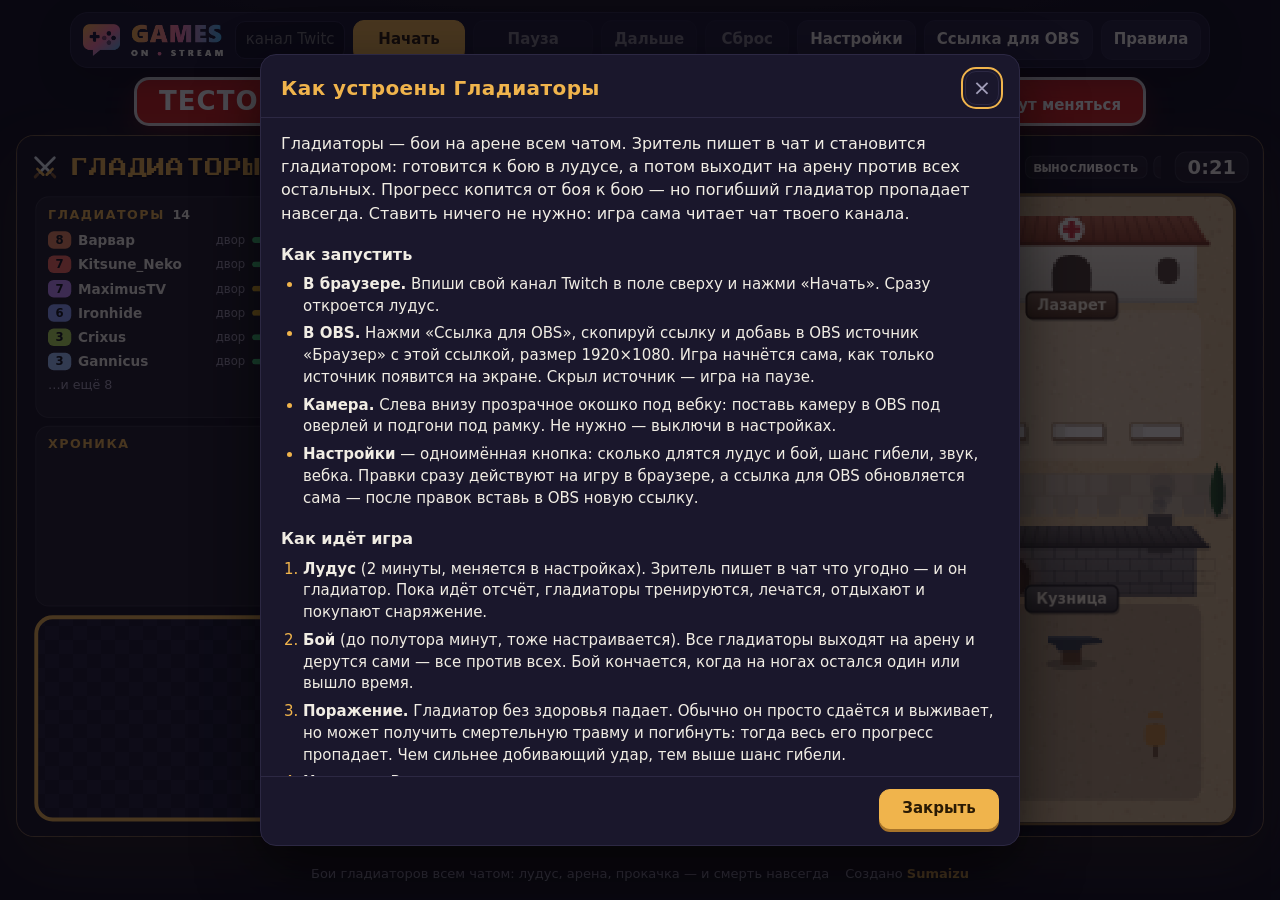
==== index.html @ e38ae91a "Гладиаторы: тестовая альфа-версия на сайте Игра лежит в папке gladiatory/ (всё для разработки — в gl" ====
<!doctype html>
<html lang="ru">
<head>
<meta charset="utf-8">
<meta name="viewport" content="width=device-width, initial-scale=1">
<title>Гладиаторы — бои на арене всем чатом, игра для Twitch</title>
<meta name="description" content="Игра для чата Twitch на русском: зрители становятся гладиаторами, готовятся к бою в лудусе и сражаются на арене все против всех. Прогресс копится, но погибший гладиатор пропадает навсегда. Играй в браузере или вставь ссылку в OBS — ставить ничего не нужно.">
<link rel="icon" href="data:image/svg+xml,%3Csvg xmlns='http://www.w3.org/2000/svg' viewBox='0 0 32 32'%3E%3Cg stroke-linecap='round'%3E%3Cpath d='M5 5l17 17' stroke='%23e6ebf0' stroke-width='3.2'/%3E%3Cpath d='M27 5 10 22' stroke='%23e6ebf0' stroke-width='3.2'/%3E%3Cpath d='M18 25l7-7M14 25l-7-7' stroke='%23f0b44c' stroke-width='3'/%3E%3Cpath d='M24.5 24.5l3 3M7.5 24.5l-3 3' stroke='%238a5a2b' stroke-width='3.4'/%3E%3C/g%3E%3C/svg%3E">
<link rel="stylesheet" href="css/page.css">
</head>
<body>
<main class="page">
  <header class="top">
    <a class="logo" href="https://gamesonstream.ru/" title="Все игры"><img src="images/logo.png" alt="Games on Stream" width="527" height="121"></a>
    <form class="controls" id="start" autocomplete="off">
      <input type="text" id="s-channel" placeholder="канал Twitch" spellcheck="false" aria-label="Канал Twitch">
      <button type="submit" class="primary" id="play" disabled>Начать</button>
      <button type="button" id="pause" disabled>Пауза</button>
      <button type="button" id="next" title="Не ждать отсчёта: сразу бой, итоги или лудус" disabled>Дальше</button>
      <button type="button" id="reset" title="Стереть всех гладиаторов канала" disabled>Сброс</button>
      <button type="button" id="toggle-settings" aria-expanded="false" aria-controls="settings">Настройки</button>
      <button type="button" id="toggle-link" aria-expanded="false" aria-controls="link-panel">Ссылка для OBS</button>
      <button type="button" id="open-rules">Правила</button>
    </form>
    <section class="panel popover" id="link-panel" hidden>
      <div class="row">
        <input type="text" id="link" readonly aria-label="Ссылка на оверлей">
        <button type="button" id="copy">Копировать</button>
      </div>
      <p class="status" id="link-status"></p>
      <p class="hint">Вставь ссылку в источник «Браузер» в OBS, размер 1920×1080. Игра начинается сама, как только источник появился на экране. Пока источник скрыт, игра стоит на паузе.</p>
    </section>
  </header>
  <p class="alpha">Тестовая альфа-версия <span>— возможны ошибки, баланс и правила ещё будут меняться</span></p>

  <div class="layout" id="layout">
    <div class="stage">
      <div class="screen">
        <iframe id="game" title="Гладиаторы"></iframe>
        <p class="note" id="example-note">Пример: гладиаторы выдуманные</p>
      </div>
    </div>

    <form class="panel settings" id="settings" autocomplete="off" hidden>
      <fieldset>
        <legend>Игра</legend>
        <div class="field">
          <label for="s-ludus">Лудус</label>
          <div class="row"><input type="number" id="s-ludus" min="20" max="900"><span class="hint">секунд подготовки перед каждым боем</span></div>
        </div>
        <div class="field">
          <label for="s-battle">Бой</label>
          <div class="row"><input type="number" id="s-battle" min="20" max="600"><span class="hint">секунд, не дольше; бой кончится раньше, если на ногах остался один</span></div>
        </div>
        <div class="field">
          <label for="s-death">Шанс гибели</label>
          <div class="row"><input type="number" id="s-death" min="0" max="100"><span class="hint">% — для упавшего гладиатора; от сильного удара выше. 0 — никто не гибнет</span></div>
        </div>
      </fieldset>

      <fieldset>
        <legend>Чат</legend>
        <label class="check">
          <input type="checkbox" id="s-chat_commands">
          <span>Команды для стримера и модераторов
            <span class="hint"><code>!гладиаторы-пауза</code> — пауза, ещё раз — продолжить</span>
            <span class="hint"><code>!гладиаторы-дальше</code> — не ждать отсчёта</span>
            <span class="hint"><code>!гладиаторы-сброс</code> — стереть всех гладиаторов</span>
          </span>
        </label>
      </fieldset>

      <fieldset>
        <legend>Звук</legend>
        <label class="check"><input type="checkbox" id="s-sound"><span>Звуки игры</span></label>
        <div class="field">
          <label for="s-volume">Громкость</label>
          <div class="row">
            <input type="range" id="s-volume" min="0" max="100" step="5">
            <span class="hint" id="volume-text"></span>
            <button type="button" id="listen">Послушать</button>
          </div>
        </div>
      </fieldset>

      <fieldset>
        <legend>Вид</legend>
        <div class="split">
          <div class="group">
            <div class="switch" role="group" aria-label="Окошко под вебку">
              <button type="button" data-webcam="1">С вебкой</button><button type="button" data-webcam="0">Без вебки</button>
            </div>
          </div>
          <div class="group">
            <label class="check"><input type="checkbox" id="hide-bg"><span>Прозрачный фон</span></label>
          </div>
        </div>
      </fieldset>

      <div class="footer"><button type="button" class="quiet" id="defaults">Рекомендуемые настройки</button></div>
    </form>
  </div>
  <footer class="foot">
    <p class="tagline" id="status">Бои гладиаторов всем чатом: лудус, арена, прокачка — и смерть навсегда</p>
    <p class="author">Создано <a href="https://www.twitch.tv/sumaizu" target="_blank" rel="noopener">Sumaizu</a></p>
  </footer>
</main>
<dialog class="rules" id="rules" aria-labelledby="rules-title">
  <header class="rules-head">
    <h2 id="rules-title"></h2>
    <button type="button" class="rules-x" id="rules-x" aria-label="Закрыть">×</button>
  </header>
  <div class="rules-body" id="rules-body"></div>
  <footer class="rules-foot">
    <button type="button" class="primary" id="rules-close">Закрыть</button>
  </footer>
</dialog>
<script type="module" src="js/page.js"></script>
</body>
</html>
---- css/page.css ----
:root {
  color-scheme: dark;
  --bg: #0f0d19;
  --panel: #1a172c;
  --field: #120f1f;
  --line: #2c2843;
  --ink: #f1ede4;
  --muted: #a29eb9;
  --accent: #f0b44c;
  --accent-ink: #2a1a04;
  --accent-deep: #a8742a;
  --frame: rgba(240, 180, 76, .4);
  --glow: rgba(240, 180, 76, .12);
  --ok: #7fd9a2;
  --warn: #ffcf70;
}

* { box-sizing: border-box; }
[hidden] { display: none !important; }
html { height: 100%; background: var(--bg); }

body {
  height: 100%; margin: 0; padding: 12px 16px 16px; color: var(--ink);
  background: radial-gradient(1000px 360px at 50% -160px, var(--glow), transparent 70%) no-repeat, var(--bg);
  font: 15px/1.45 "Segoe UI", system-ui, -apple-system, Roboto, "Helvetica Neue", Arial, sans-serif;
}

p { margin: 0; }
code { font-family: Consolas, "Cascadia Mono", monospace; font-size: 13px; color: var(--accent); }
:focus-visible { outline: 2px solid var(--accent); outline-offset: 2px; }

.page { height: 100%; display: flex; flex-direction: column; gap: 12px; }
.top {
  position: relative; flex: none; align-self: center; max-width: 100%;
  display: flex; flex-wrap: wrap; align-items: center; justify-content: center; gap: 8px 12px;
  padding: 7px 8px 7px 12px; border-radius: 18px; background: var(--panel); border: 1px solid var(--line);
  box-shadow: 0 12px 32px rgba(0, 0, 0, .28);
}
.logo { display: block; flex: none; border-radius: 8px; }
.logo img { display: block; width: 140px; height: auto; transition: transform .15s; }
.logo:hover img { transform: scale(1.04); }
.foot {
  flex: none; display: flex; flex-wrap: wrap; align-items: center; justify-content: center; gap: 2px 16px;
  padding: 0 8px; font-size: 13px;
}
.tagline {
  flex: 0 1 auto; min-width: 0; color: var(--muted);
  white-space: nowrap; overflow: hidden; text-overflow: ellipsis;
}
.tagline:empty { display: none; }
.tagline.ok { color: var(--ok); }
.tagline.warn { color: var(--warn); }
.controls { display: flex; flex-wrap: wrap; align-items: center; gap: 8px; }
.controls input { width: 110px; }
#play { min-width: 7.5em; }
#pause { min-width: 8em; }
#next { min-width: 6em; }
#restart { min-width: 6.2em; }
#reset { min-width: 5.6em; }
button.armed { border-color: var(--warn); color: var(--warn); }
.author { color: var(--muted); white-space: nowrap; }
.author a { color: var(--accent); font-weight: 700; text-decoration: none; }
@media (max-width: 560px) {
  .author { white-space: normal; text-align: center; }
}
.author a:hover { text-decoration: underline; }
.rules {
  width: min(760px, 94vw); max-height: 88vh; padding: 0; color: var(--ink); background: var(--panel);
  border: 1px solid var(--line); border-radius: 16px; box-shadow: 0 24px 60px rgba(0, 0, 0, .6);
}
.rules[open] { display: flex; flex-direction: column; }
.rules::backdrop { background: rgba(8, 6, 14, .72); }
.rules-head {
  display: flex; align-items: center; gap: 12px; padding: 16px 20px 12px; border-bottom: 1px solid var(--line);
}
.rules-head h2 {
  margin: 0; font-size: 20px; letter-spacing: .02em; text-transform: none; color: var(--accent); font-weight: 900;
}
.rules-x {
  margin-left: auto; width: 34px; height: 34px; padding: 0; font-size: 22px; line-height: 1; font-weight: 400;
  color: var(--muted); background: none;
}
.rules-x:hover { color: var(--ink); }
.rules-body { flex: 1; min-height: 0; overflow-y: auto; padding: 14px 20px 6px; }
.rules-body .lead { font-size: 16px; }
.rules-body h3 { margin: 18px 0 8px; font-size: 16px; font-weight: 800; color: var(--ink); }
.rules-body ul, .rules-body ol { margin: 0; padding-left: 22px; display: grid; gap: 6px; }
.rules-body li::marker { color: var(--accent); }
.rules-body a { color: var(--accent); }
.rules-body .note-line { margin-top: 8px; color: var(--muted); font-size: 14px; }
.rules-commands { margin: 0; display: grid; grid-template-columns: max-content minmax(0, 1fr); gap: 6px 14px; }
.rules-commands dt { white-space: nowrap; }
.rules-commands dd { margin: 0; color: var(--muted); }
.rules-foot { display: flex; justify-content: flex-end; padding: 12px 20px 16px; border-top: 1px solid var(--line); }
.rules-foot button { min-width: 8em; }
@media (max-width: 560px) {
  .rules-commands { grid-template-columns: minmax(0, 1fr); gap: 2px; }
  .rules-commands dd { margin-bottom: 6px; }
}

.popover {
  position: absolute; right: 0; top: calc(100% + 8px); z-index: 5; width: min(600px, 100%);
  box-shadow: 0 18px 44px rgba(0, 0, 0, .55);
}

.panel {
  background: var(--panel); border: 1px solid var(--line); border-radius: 18px; padding: 16px 18px; min-width: 0;
}
h2, legend {
  margin: 0 0 10px; padding: 0; font-size: 13px; font-weight: 700; letter-spacing: .1em; text-transform: uppercase;
  color: var(--muted);
}
.hint { color: var(--muted); font-size: 13px; }
.panel > .hint { margin-top: 8px; }

.layout {
  flex: 1; min-height: 0; display: grid; gap: 16px;
  grid-template: minmax(0, 1fr) / minmax(0, 1fr);
}
.layout.with-settings { grid-template-columns: minmax(0, 1fr) 400px; }
.stage { min-width: 0; min-height: 0; display: grid; place-items: start center; container-type: size; }
.screen {
  position: relative; width: 100%; height: 100%; border-radius: 18px; overflow: hidden;
  border: 1px solid var(--frame); box-shadow: 0 24px 70px var(--glow), 0 18px 40px rgba(0, 0, 0, .35);
  background: repeating-conic-gradient(#201d33 0% 25%, #191728 0% 50%) 0 0 / 28px 28px;
}
@supports (width: 1cqw) {
  .screen { width: min(100cqw, 100cqh * 16 / 9); height: auto; aspect-ratio: 16 / 9; }
}
.screen iframe { position: absolute; inset: 0; width: 100%; height: 100%; border: 0; color-scheme: light; }
.note {
  position: absolute; left: 50%; top: 4px; transform: translateX(-50%); padding: 2px 12px; border-radius: 999px;
  background: rgba(15, 13, 25, .9); border: 1px solid var(--line); color: var(--muted); font-size: 13px;
  white-space: nowrap; pointer-events: none;
}
.settings { min-height: 0; overflow-y: auto; }
@media (max-width: 900px) {
  html, body, .page { height: auto; }
  .layout, .layout.with-settings { grid-template: auto / minmax(0, 1fr); }
  .stage { container-type: normal; }
  .screen { width: 100%; height: auto; aspect-ratio: 16 / 9; }
  .settings { overflow-y: visible; }
}

button {
  font: inherit; font-weight: 700; color: var(--ink); background: #252139; border: 1px solid var(--line);
  border-radius: 11px; padding: 8px 12px; cursor: pointer;
}
button:hover { border-color: var(--muted); }
button:disabled { opacity: .5; cursor: default; }
button.primary {
  background: var(--accent); border-color: var(--accent); color: var(--accent-ink);
  box-shadow: 0 3px 0 var(--accent-deep);
}
button.primary:active:not(:disabled) { transform: translateY(2px); box-shadow: 0 1px 0 var(--accent-deep); }
button.quiet { background: none; color: var(--muted); font-weight: 400; }
button[aria-expanded="true"] { border-color: var(--accent); color: var(--accent); }

input, select {
  font: inherit; color: var(--ink); background: var(--field); border: 1px solid var(--line); border-radius: 10px;
  padding: 7px 10px; min-width: 0;
}
input[type=number] { width: 86px; }
input[type=color] { width: 54px; height: 34px; padding: 3px; }
input[type=range] {
  flex: 1 1 140px; max-width: 220px; padding: 0; border: 0; background: none; accent-color: var(--accent);
}
input[type=checkbox] { width: 17px; height: 17px; accent-color: var(--accent); flex: none; margin: 2px 0 0; }

.row { display: flex; flex-wrap: wrap; align-items: center; gap: 8px; }
.row > input[type=text] { flex: 1 1 140px; }

#link { font-family: Consolas, "Cascadia Mono", monospace; font-size: 13px; }
.status { margin-top: 10px; font-size: 14px; color: var(--muted); }
.status:empty { display: none; }
.status.warn { color: var(--warn); }

fieldset { border: 0; margin: 0 0 18px; padding: 0; display: grid; gap: 12px; min-width: 0; }
.split {
  display: grid; grid-template-columns: repeat(auto-fit, minmax(200px, 1fr)); gap: 12px 24px; align-items: start;
}
.group { display: grid; gap: 12px; min-width: 0; }
.field { display: grid; gap: 4px; min-width: 0; }
.field > label, .field > .label { font-weight: 600; }
.check { display: flex; gap: 9px; align-items: flex-start; }
.check span { display: block; }

.switch {
  display: inline-flex; justify-self: start; border: 1px solid var(--line); border-radius: 11px; overflow: hidden;
}
.switch button { border: 0; border-radius: 0; background: var(--field); color: var(--muted); white-space: nowrap; }
.switch button.on { background: var(--accent); color: var(--accent-ink); }

.footer { display: flex; justify-content: flex-end; }

.alpha {
  flex: none; align-self: center; padding: 6px 22px; border-radius: 12px; text-align: center;
  background: #d0201a; color: #fff; font-size: 26px; line-height: 1.2; font-weight: 900; letter-spacing: .04em;
  text-transform: uppercase; box-shadow: 0 0 0 3px rgba(255, 255, 255, .85), 0 10px 30px rgba(208, 32, 26, .35);
}
.alpha span { font-size: 15px; font-weight: 700; letter-spacing: 0; text-transform: none; }
@media (max-width: 700px) {
  .alpha { font-size: 20px; }
  .alpha span { display: block; }
}
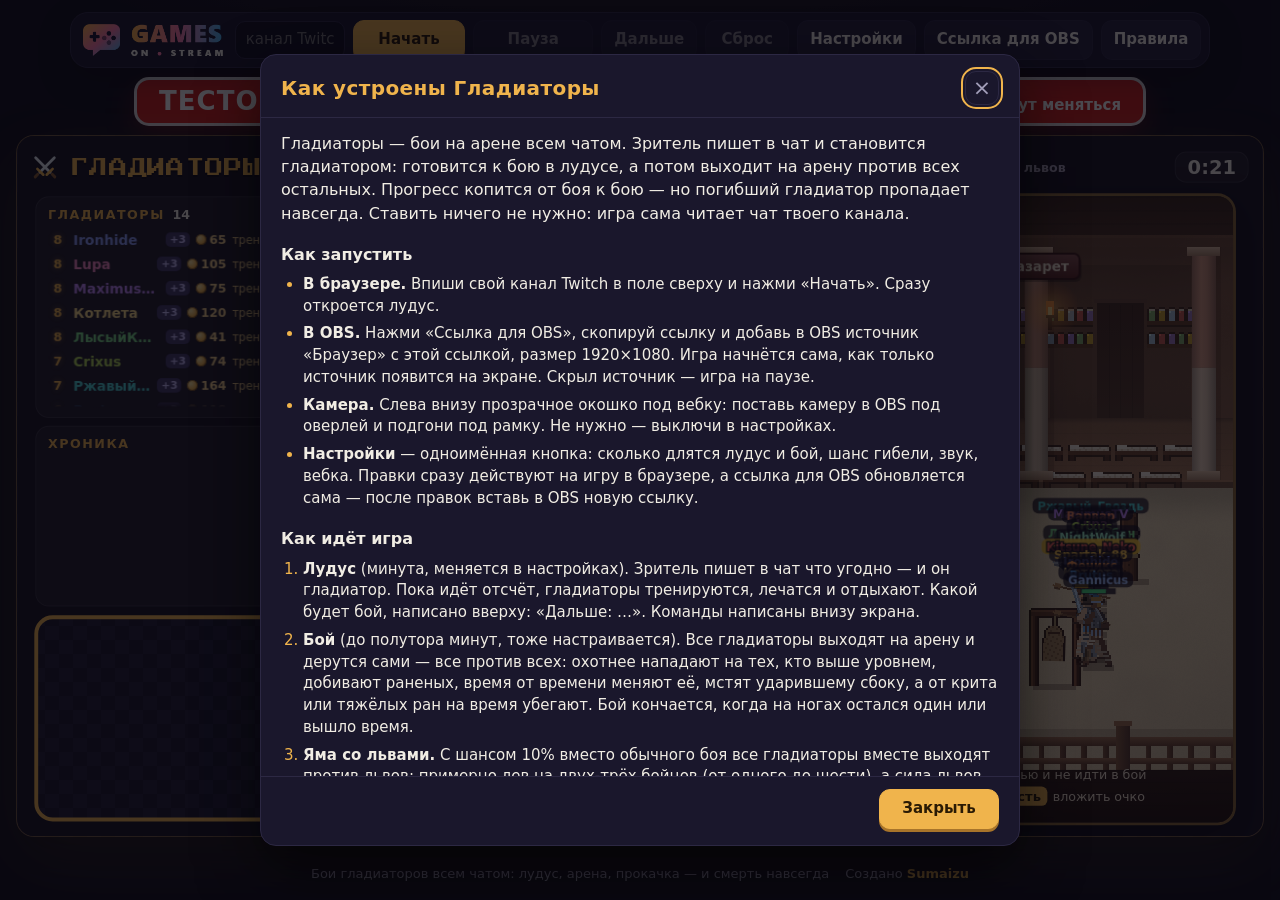
==== commit 31d4ad74: "Гладиаторы: смертность 10%, кровотечение, награда за удары, кровь в высоком разрешении - Шанс гибели" ====
--- a/index.html
+++ b/index.html
@@ -54,7 +54,7 @@
         </div>
         <div class="field">
           <label for="s-death">Шанс гибели</label>
-          <div class="row"><input type="number" id="s-death" min="0" max="100"><span class="hint">% — для упавшего гладиатора; от сильного удара выше. 0 — никто не гибнет</span></div>
+          <div class="row"><input type="number" id="s-death" min="0" max="100"><span class="hint">% — для упавшего гладиатора (по умолчанию 10). 0 — никто не гибнет</span></div>
         </div>
       </fieldset>
 
